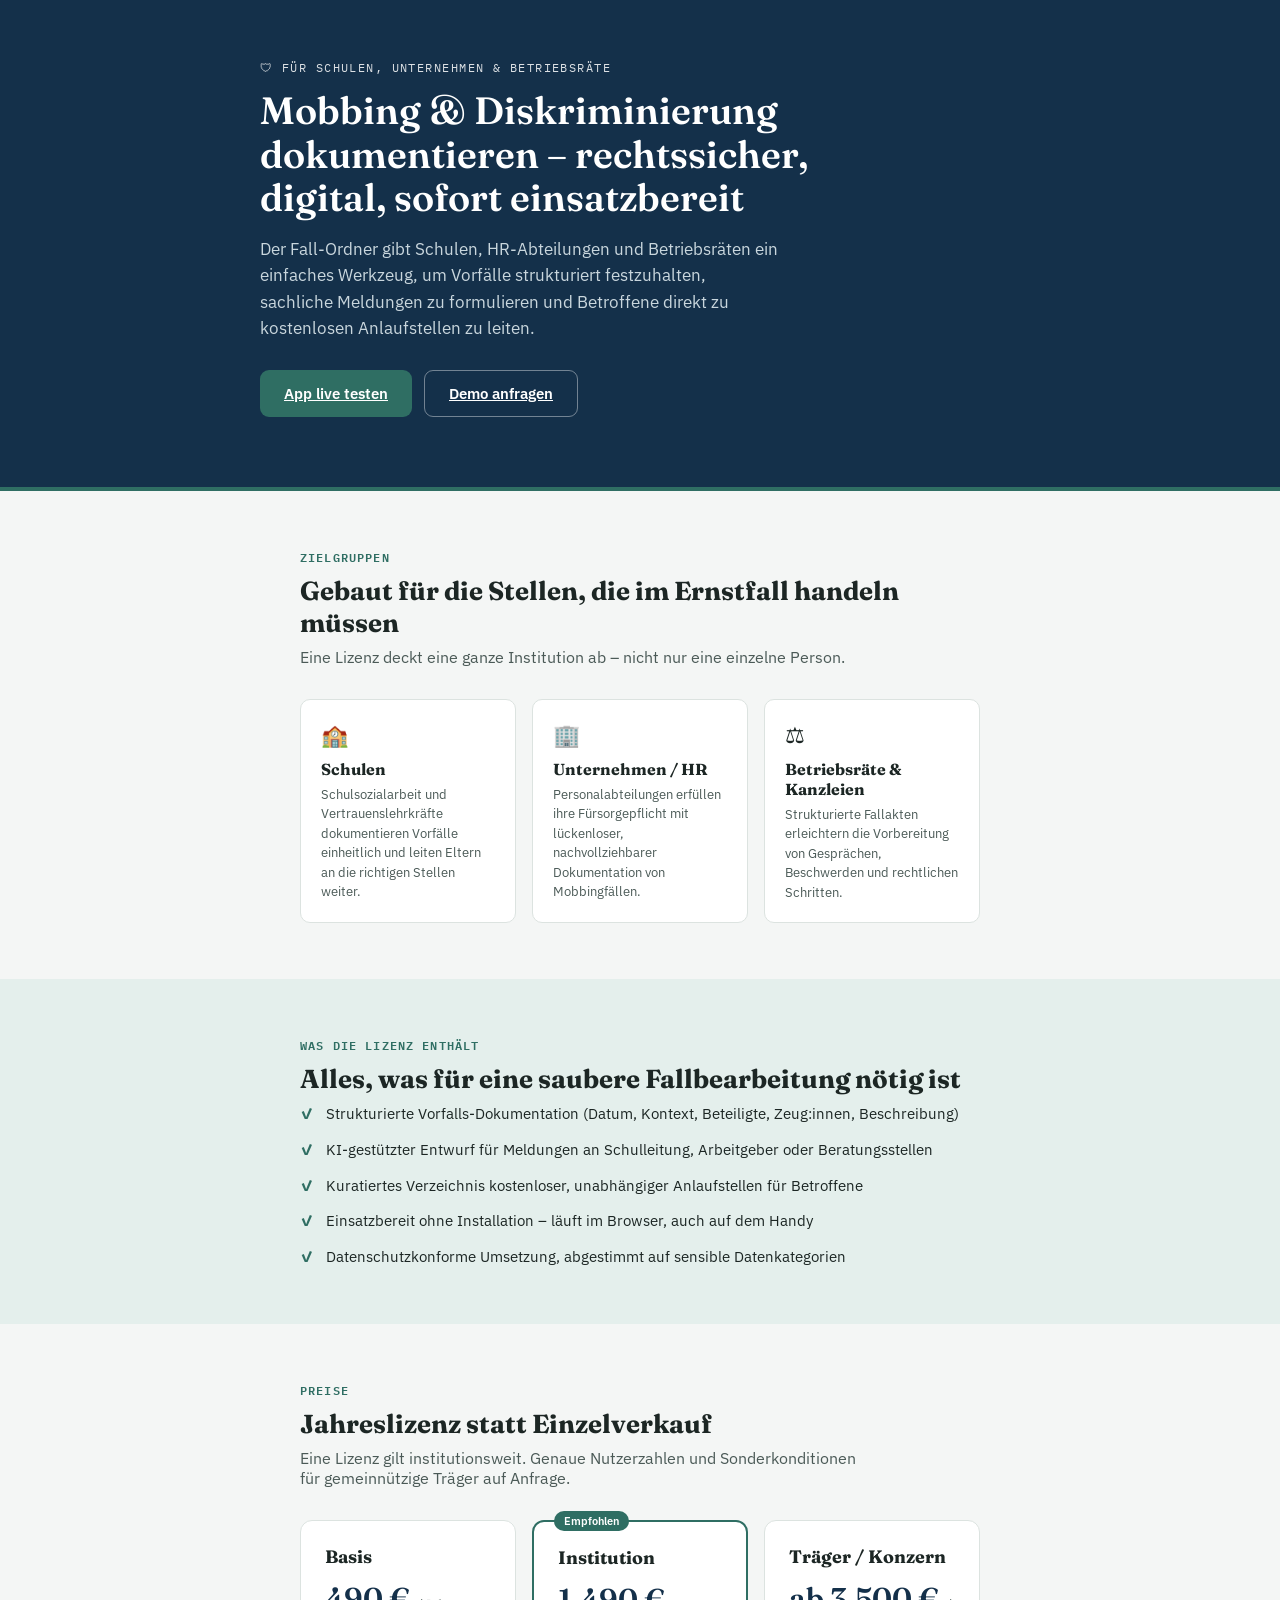
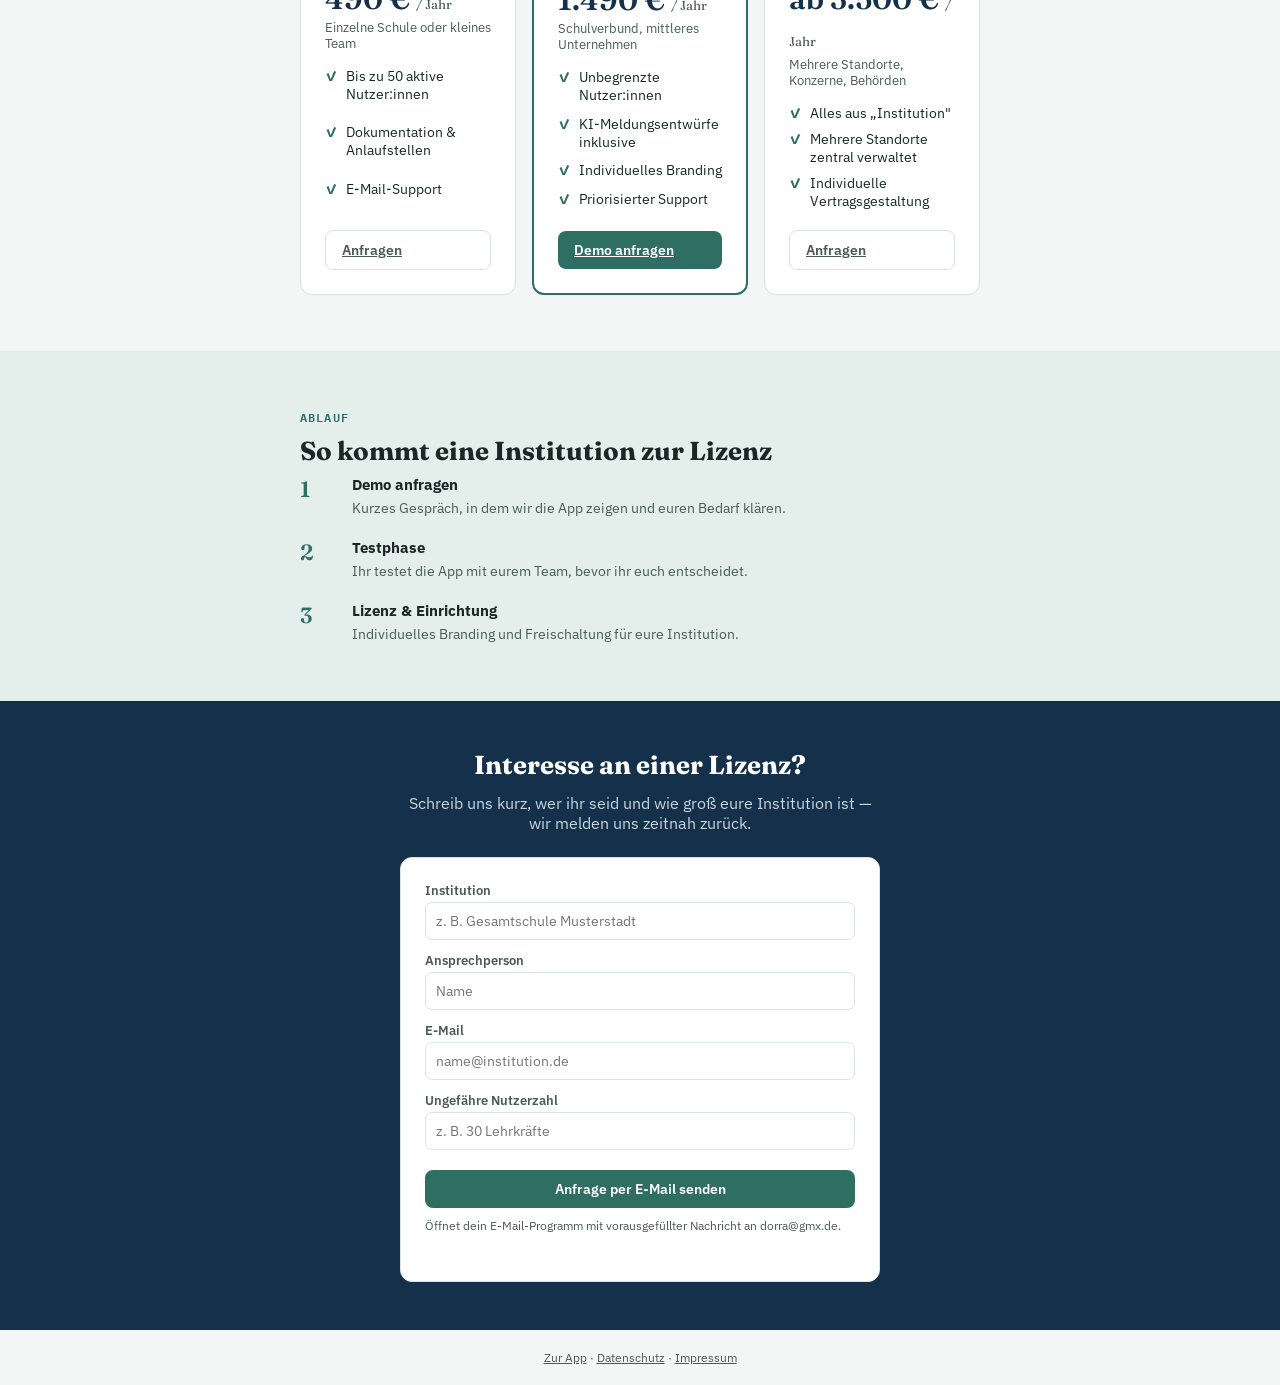
==== business.html @ 736e78ce "Erste Version hochgeladen" ====
<!DOCTYPE html>
<html lang="de">
<head>
<meta charset="UTF-8" />
<meta name="viewport" content="width=device-width, initial-scale=1.0" />
<title>Fall-Ordner für Schulen & Unternehmen – Mobbing- & Diskriminierungsprävention</title>
<meta name="description" content="Digitale Dokumentation, KI-gestützte Meldungen und Anlaufstellen gegen Mobbing – als Lizenz für Schulen, Unternehmen und Betriebsräte." />
<link rel="preconnect" href="https://fonts.googleapis.com">
<link href="https://fonts.googleapis.com/css2?family=Fraunces:opsz,wght@9..144,400;9..144,600;9..144,700&family=IBM+Plex+Sans:wght@400;500;600&family=IBM+Plex+Mono:wght@400;500&display=swap" rel="stylesheet">
<link rel="stylesheet" href="style.css" />
<style>
  .hero{background:var(--navy);color:#fff;padding:60px 0 70px;border-bottom:4px solid var(--teal);}
  .hero .wrap{max-width:800px;}
  .hero .eyebrow{display:flex;align-items:center;gap:8px;opacity:.85;font-size:12px;letter-spacing:.12em;text-transform:uppercase;margin-bottom:14px;font-family:'IBM Plex Mono',monospace;}
  .hero h1{font-family:'Fraunces',serif;font-weight:600;font-size:38px;line-height:1.15;margin:0 0 16px;max-width:600px;}
  .hero p.lead{font-size:16.5px;color:#C9D6DD;max-width:520px;margin:0 0 28px;line-height:1.6;}
  .hero-cta{display:flex;gap:12px;flex-wrap:wrap;}
  .btn-lg{padding:13px 24px;font-size:15px;border-radius:9px;}
  .btn-outline{background:transparent;color:#fff;border:1px solid rgba(255,255,255,.4);}

  .section{padding:56px 0;}
  .section.alt{background:var(--teal-light);}
  .section h2{font-family:'Fraunces',serif;font-size:26px;margin:0 0 8px;}
  .section .kicker{font-family:'IBM Plex Mono',monospace;font-size:11.5px;letter-spacing:.1em;text-transform:uppercase;color:var(--teal);font-weight:600;margin-bottom:8px;}
  .section .lead{color:var(--ink-soft);max-width:560px;margin:0 0 32px;}

  .audience-grid{display:grid;grid-template-columns:repeat(3,1fr);gap:16px;}
  .audience-card{background:#fff;border:1px solid var(--line);border-radius:10px;padding:20px;}
  .audience-card .icon{font-size:22px;margin-bottom:10px;display:block;}
  .audience-card h3{font-family:'Fraunces',serif;font-size:16px;margin:0 0 6px;}
  .audience-card p{font-size:13px;color:var(--ink-soft);margin:0;line-height:1.5;}

  .feature-list{list-style:none;padding:0;margin:0;display:grid;gap:14px;}
  .feature-list li{display:flex;gap:12px;font-size:14.5px;line-height:1.5;}
  .feature-list .check{color:var(--teal);font-weight:700;flex-shrink:0;}

  .pricing-grid{display:grid;grid-template-columns:repeat(3,1fr);gap:16px;}
  .plan{background:#fff;border:1px solid var(--line);border-radius:12px;padding:24px;display:flex;flex-direction:column;}
  .plan.featured{border:2px solid var(--teal);position:relative;}
  .plan.featured::before{content:"Empfohlen";position:absolute;top:-11px;left:20px;background:var(--teal);color:#fff;font-size:11px;font-weight:600;padding:3px 10px;border-radius:999px;}
  .plan h3{font-family:'Fraunces',serif;font-size:18px;margin:0 0 4px;}
  .plan .price{font-family:'Fraunces',serif;font-size:30px;font-weight:600;color:var(--navy);margin:8px 0 2px;}
  .plan .price small{font-size:13px;font-weight:400;color:var(--ink-soft);}
  .plan .for{font-size:12.5px;color:var(--ink-soft);margin-bottom:16px;}
  .plan ul{list-style:none;padding:0;margin:0 0 20px;font-size:13.5px;display:grid;gap:8px;flex:1;}
  .plan ul li{display:flex;gap:8px;}
  .plan ul li::before{content:"✓";color:var(--teal);font-weight:700;}

  .steps{counter-reset:step;display:grid;gap:20px;}
  .step{display:flex;gap:16px;}
  .step .num{font-family:'Fraunces',serif;font-size:22px;font-weight:600;color:var(--teal);width:36px;flex-shrink:0;}
  .step h4{margin:0 0 4px;font-size:15px;}
  .step p{margin:0;font-size:13.5px;color:var(--ink-soft);line-height:1.5;}

  .cta-band{background:var(--navy);color:#fff;text-align:center;padding:48px 20px;}
  .cta-band h2{font-family:'Fraunces',serif;font-size:26px;margin:0 0 12px;}
  .cta-band p{color:#C9D6DD;max-width:480px;margin:0 auto 24px;}

  .contact-form{background:#fff;border:1px solid var(--line);border-radius:12px;padding:24px;max-width:480px;margin:0 auto;text-align:left;}

  @media(max-width:760px){
    .audience-grid,.pricing-grid{grid-template-columns:1fr;}
    .hero h1{font-size:28px;}
  }
</style>
</head>
<body>

<header class="hero">
  <div class="wrap">
    <div class="eyebrow">🛡 Für Schulen, Unternehmen & Betriebsräte</div>
    <h1>Mobbing & Diskriminierung dokumentieren – rechtssicher, digital, sofort einsatzbereit</h1>
    <p class="lead">Der Fall-Ordner gibt Schulen, HR-Abteilungen und Betriebsräten ein einfaches Werkzeug, um Vorfälle strukturiert festzuhalten, sachliche Meldungen zu formulieren und Betroffene direkt zu kostenlosen Anlaufstellen zu leiten.</p>
    <div class="hero-cta">
      <a href="index.html" class="btn btn-primary btn-lg">App live testen</a>
      <a href="#kontakt" class="btn btn-outline btn-lg">Demo anfragen</a>
    </div>
  </div>
</header>

<section class="section">
  <div class="wrap">
    <div class="kicker">Zielgruppen</div>
    <h2>Gebaut für die Stellen, die im Ernstfall handeln müssen</h2>
    <p class="lead">Eine Lizenz deckt eine ganze Institution ab – nicht nur eine einzelne Person.</p>
    <div class="audience-grid">
      <div class="audience-card">
        <span class="icon">🏫</span>
        <h3>Schulen</h3>
        <p>Schulsozialarbeit und Vertrauenslehrkräfte dokumentieren Vorfälle einheitlich und leiten Eltern an die richtigen Stellen weiter.</p>
      </div>
      <div class="audience-card">
        <span class="icon">🏢</span>
        <h3>Unternehmen / HR</h3>
        <p>Personalabteilungen erfüllen ihre Fürsorgepflicht mit lückenloser, nachvollziehbarer Dokumentation von Mobbingfällen.</p>
      </div>
      <div class="audience-card">
        <span class="icon">⚖️</span>
        <h3>Betriebsräte & Kanzleien</h3>
        <p>Strukturierte Fallakten erleichtern die Vorbereitung von Gesprächen, Beschwerden und rechtlichen Schritten.</p>
      </div>
    </div>
  </div>
</section>

<section class="section alt">
  <div class="wrap">
    <div class="kicker">Was die Lizenz enthält</div>
    <h2>Alles, was für eine saubere Fallbearbeitung nötig ist</h2>
    <ul class="feature-list">
      <li><span class="check">✓</span> Strukturierte Vorfalls-Dokumentation (Datum, Kontext, Beteiligte, Zeug:innen, Beschreibung)</li>
      <li><span class="check">✓</span> KI-gestützter Entwurf für Meldungen an Schulleitung, Arbeitgeber oder Beratungsstellen</li>
      <li><span class="check">✓</span> Kuratiertes Verzeichnis kostenloser, unabhängiger Anlaufstellen für Betroffene</li>
      <li><span class="check">✓</span> Einsatzbereit ohne Installation – läuft im Browser, auch auf dem Handy</li>
      <li><span class="check">✓</span> Datenschutzkonforme Umsetzung, abgestimmt auf sensible Datenkategorien</li>
    </ul>
  </div>
</section>

<section class="section" id="preise">
  <div class="wrap">
    <div class="kicker">Preise</div>
    <h2>Jahreslizenz statt Einzelverkauf</h2>
    <p class="lead">Eine Lizenz gilt institutionsweit. Genaue Nutzerzahlen und Sonderkonditionen für gemeinnützige Träger auf Anfrage.</p>
    <div class="pricing-grid">
      <div class="plan">
        <h3>Basis</h3>
        <div class="price">490 € <small>/ Jahr</small></div>
        <div class="for">Einzelne Schule oder kleines Team</div>
        <ul>
          <li>Bis zu 50 aktive Nutzer:innen</li>
          <li>Dokumentation & Anlaufstellen</li>
          <li>E-Mail-Support</li>
        </ul>
        <a href="#kontakt" class="btn btn-ghost">Anfragen</a>
      </div>
      <div class="plan featured">
        <h3>Institution</h3>
        <div class="price">1.490 € <small>/ Jahr</small></div>
        <div class="for">Schulverbund, mittleres Unternehmen</div>
        <ul>
          <li>Unbegrenzte Nutzer:innen</li>
          <li>KI-Meldungsentwürfe inklusive</li>
          <li>Individuelles Branding</li>
          <li>Priorisierter Support</li>
        </ul>
        <a href="#kontakt" class="btn btn-primary">Demo anfragen</a>
      </div>
      <div class="plan">
        <h3>Träger / Konzern</h3>
        <div class="price">ab 3.500 € <small>/ Jahr</small></div>
        <div class="for">Mehrere Standorte, Konzerne, Behörden</div>
        <ul>
          <li>Alles aus „Institution"</li>
          <li>Mehrere Standorte zentral verwaltet</li>
          <li>Individuelle Vertragsgestaltung</li>
        </ul>
        <a href="#kontakt" class="btn btn-ghost">Anfragen</a>
      </div>
    </div>
  </div>
</section>

<section class="section alt">
  <div class="wrap">
    <div class="kicker">Ablauf</div>
    <h2>So kommt eine Institution zur Lizenz</h2>
    <div class="steps">
      <div class="step"><div class="num">1</div><div><h4>Demo anfragen</h4><p>Kurzes Gespräch, in dem wir die App zeigen und euren Bedarf klären.</p></div></div>
      <div class="step"><div class="num">2</div><div><h4>Testphase</h4><p>Ihr testet die App mit eurem Team, bevor ihr euch entscheidet.</p></div></div>
      <div class="step"><div class="num">3</div><div><h4>Lizenz & Einrichtung</h4><p>Individuelles Branding und Freischaltung für eure Institution.</p></div></div>
    </div>
  </div>
</section>

<section class="cta-band" id="kontakt">
  <h2>Interesse an einer Lizenz?</h2>
  <p>Schreib uns kurz, wer ihr seid und wie groß eure Institution ist — wir melden uns zeitnah zurück.</p>
  <div class="contact-form">
    <label>Institution
      <input type="text" id="c-institution" placeholder="z. B. Gesamtschule Musterstadt" />
    </label>
    <label>Ansprechperson
      <input type="text" id="c-name" placeholder="Name" />
    </label>
    <label>E-Mail
      <input type="email" id="c-email" placeholder="name@institution.de" />
    </label>
    <label>Ungefähre Nutzerzahl
      <input type="text" id="c-size" placeholder="z. B. 30 Lehrkräfte" />
    </label>
    <button id="c-submit" class="btn btn-primary" style="width:100%;justify-content:center;margin-top:8px;">Anfrage per E-Mail senden</button>
    <p style="font-size:11.5px;color:var(--ink-soft);margin-top:10px;">Öffnet dein E-Mail-Programm mit vorausgefüllter Nachricht an dorra@gmx.de.</p>
  </div>
</section>

<script>
document.getElementById("c-submit").addEventListener("click", () => {
  const institution = document.getElementById("c-institution").value || "-";
  const name = document.getElementById("c-name").value || "-";
  const email = document.getElementById("c-email").value || "-";
  const size = document.getElementById("c-size").value || "-";
  const body = `Institution: ${institution}\nAnsprechperson: ${name}\nE-Mail: ${email}\nUngefähre Nutzerzahl: ${size}`;
  const url = `mailto:dorra@gmx.de?subject=${encodeURIComponent("Lizenzanfrage Fall-Ordner")}&body=${encodeURIComponent(body)}`;
  window.location.href = url;
});
</script>

<footer class="wrap footer">
  <a href="index.html">Zur App</a> · <a href="datenschutz.html">Datenschutz</a> · <a href="impressum.html">Impressum</a>
</footer>

</body>
</html>
---- style.css ----
:root{
  --navy:#14304A; --teal:#2F6E63; --teal-light:#E4EFEC; --sand:#F4F6F5;
  --ink:#1C2624; --ink-soft:#4B5A57; --line:#DCE3E0; --gold:#B98A2E; --red:#B5453A;
}
*{box-sizing:border-box;}
body{margin:0;background:var(--sand);color:var(--ink);font-family:'IBM Plex Sans',system-ui,sans-serif;}
.wrap{max-width:720px;margin:0 auto;padding:0 20px;}
.mono{font-family:'IBM Plex Mono',monospace;}
.muted{color:var(--ink-soft);}

.app-header{background:var(--navy);color:#fff;padding:28px 0 24px;border-bottom:4px solid var(--teal);}
.app-header .wrap{padding:0 20px;}
.eyebrow{display:flex;align-items:center;gap:8px;opacity:.85;font-size:12px;letter-spacing:.12em;text-transform:uppercase;margin-bottom:8px;font-family:'IBM Plex Mono',monospace;}
.app-header h1{font-family:'Fraunces',serif;font-weight:600;font-size:30px;line-height:1.15;margin:0;}
.app-header p{margin:8px 0 0;color:#C9D6DD;font-size:14.5px;max-width:560px;}

.tabs{display:flex;gap:6px;padding:16px 20px 0;}
.tab{flex:1;padding:10px 8px;border-radius:10px 10px 0 0;border:1px solid var(--line);background:var(--teal-light);color:var(--ink-soft);font-weight:600;font-size:13.5px;position:relative;top:1px;cursor:pointer;font-family:inherit;}
.tab.active{background:#fff;color:var(--navy);border-bottom-color:#fff;}

.card{background:#fff;border:1px solid var(--line);border-radius:0 10px 10px 10px;padding:20px;margin-bottom:40px;}
h2{font-family:'Fraunces',serif;font-size:19px;margin:0 0 4px;}
h3{font-family:'Fraunces',serif;font-size:16px;margin:0;}
.hint{font-size:13px;color:var(--ink-soft);margin:0 0 16px;}

label{display:block;font-size:12.5px;font-weight:600;color:var(--ink-soft);margin-bottom:12px;}
input,select,textarea{display:block;width:100%;margin-top:4px;padding:9px 10px;border:1px solid var(--line);border-radius:7px;font-family:inherit;font-size:14px;background:#fff;}
textarea{resize:vertical;}
.grid2{display:grid;grid-template-columns:1fr 1fr;gap:12px;}

.btn{display:inline-flex;align-items:center;gap:8px;padding:10px 16px;border:none;border-radius:8px;font-weight:600;font-size:14px;cursor:pointer;font-family:inherit;}
.btn-primary{background:var(--teal);color:#fff;}
.btn-dark{background:var(--navy);color:#fff;}
.btn-ghost{background:none;border:1px solid var(--line);color:var(--ink-soft);}
.btn.small{padding:5px 10px;font-size:12.5px;}
.btn:disabled{background:#B9C4C1 !important;cursor:not-allowed;}

.divider{border-top:1px solid var(--line);margin-top:24px;padding-top:16px;}
.list-head{display:flex;justify-content:space-between;align-items:center;margin-bottom:10px;}
.entry-list{display:flex;flex-direction:column;gap:8px;}
.entry{border:1px solid var(--line);border-radius:8px;padding:10px 12px;}
.entry-top{display:flex;justify-content:space-between;align-items:center;cursor:pointer;}
.entry-left{display:flex;align-items:center;gap:10px;}
.entry-id{font-size:11px;color:var(--gold);font-weight:600;}
.entry-date{font-weight:600;font-size:13.5px;}
.badge{font-size:11.5px;background:var(--teal-light);color:var(--teal);padding:2px 8px;border-radius:999px;font-weight:600;}
.entry-detail{margin-top:10px;font-size:13px;color:var(--ink-soft);line-height:1.5;}
.entry-detail p{margin:0 0 4px;}
.del-btn{background:none;border:none;color:var(--red);cursor:pointer;padding:4px;}

.report-item{display:flex;align-items:flex-start;gap:10px;padding:8px 10px;border:1px solid var(--line);border-radius:8px;font-size:13px;margin-bottom:6px;cursor:pointer;}
.draft-box{margin-top:18px;}
.draft-box pre{white-space:pre-wrap;font-family:inherit;background:var(--teal-light);border:1px solid var(--line);border-radius:8px;padding:14px;font-size:13.5px;line-height:1.6;margin:0;}
.error{color:var(--red);font-size:13px;}

.settings{margin-top:20px;font-size:13px;}
.settings summary{cursor:pointer;font-weight:600;color:var(--ink-soft);}

.help-group{border:1px solid var(--line);border-radius:8px;overflow:hidden;margin-bottom:8px;}
.help-summary{width:100%;display:flex;justify-content:space-between;align-items:center;padding:12px 14px;background:#fff;border:none;text-align:left;cursor:pointer;font-family:inherit;}
.help-summary.open{background:var(--teal-light);}
.help-title{font-family:'Fraunces',serif;font-weight:600;font-size:14.5px;display:block;}
.help-intro{font-size:12px;color:var(--ink-soft);}
.help-items{padding:4px 14px 12px;display:none;flex-direction:column;gap:10px;}
.help-items.open{display:flex;}
.help-item-name{font-weight:600;font-size:13px;}
.help-item-detail{color:var(--ink-soft);font-size:12.5px;}
.help-item-link{color:var(--teal);font-size:12.5px;}

.footer{padding:20px;text-align:center;font-size:12px;color:var(--ink-soft);}
.footer a{color:var(--ink-soft);}

@media(max-width:480px){.grid2{grid-template-columns:1fr;}}
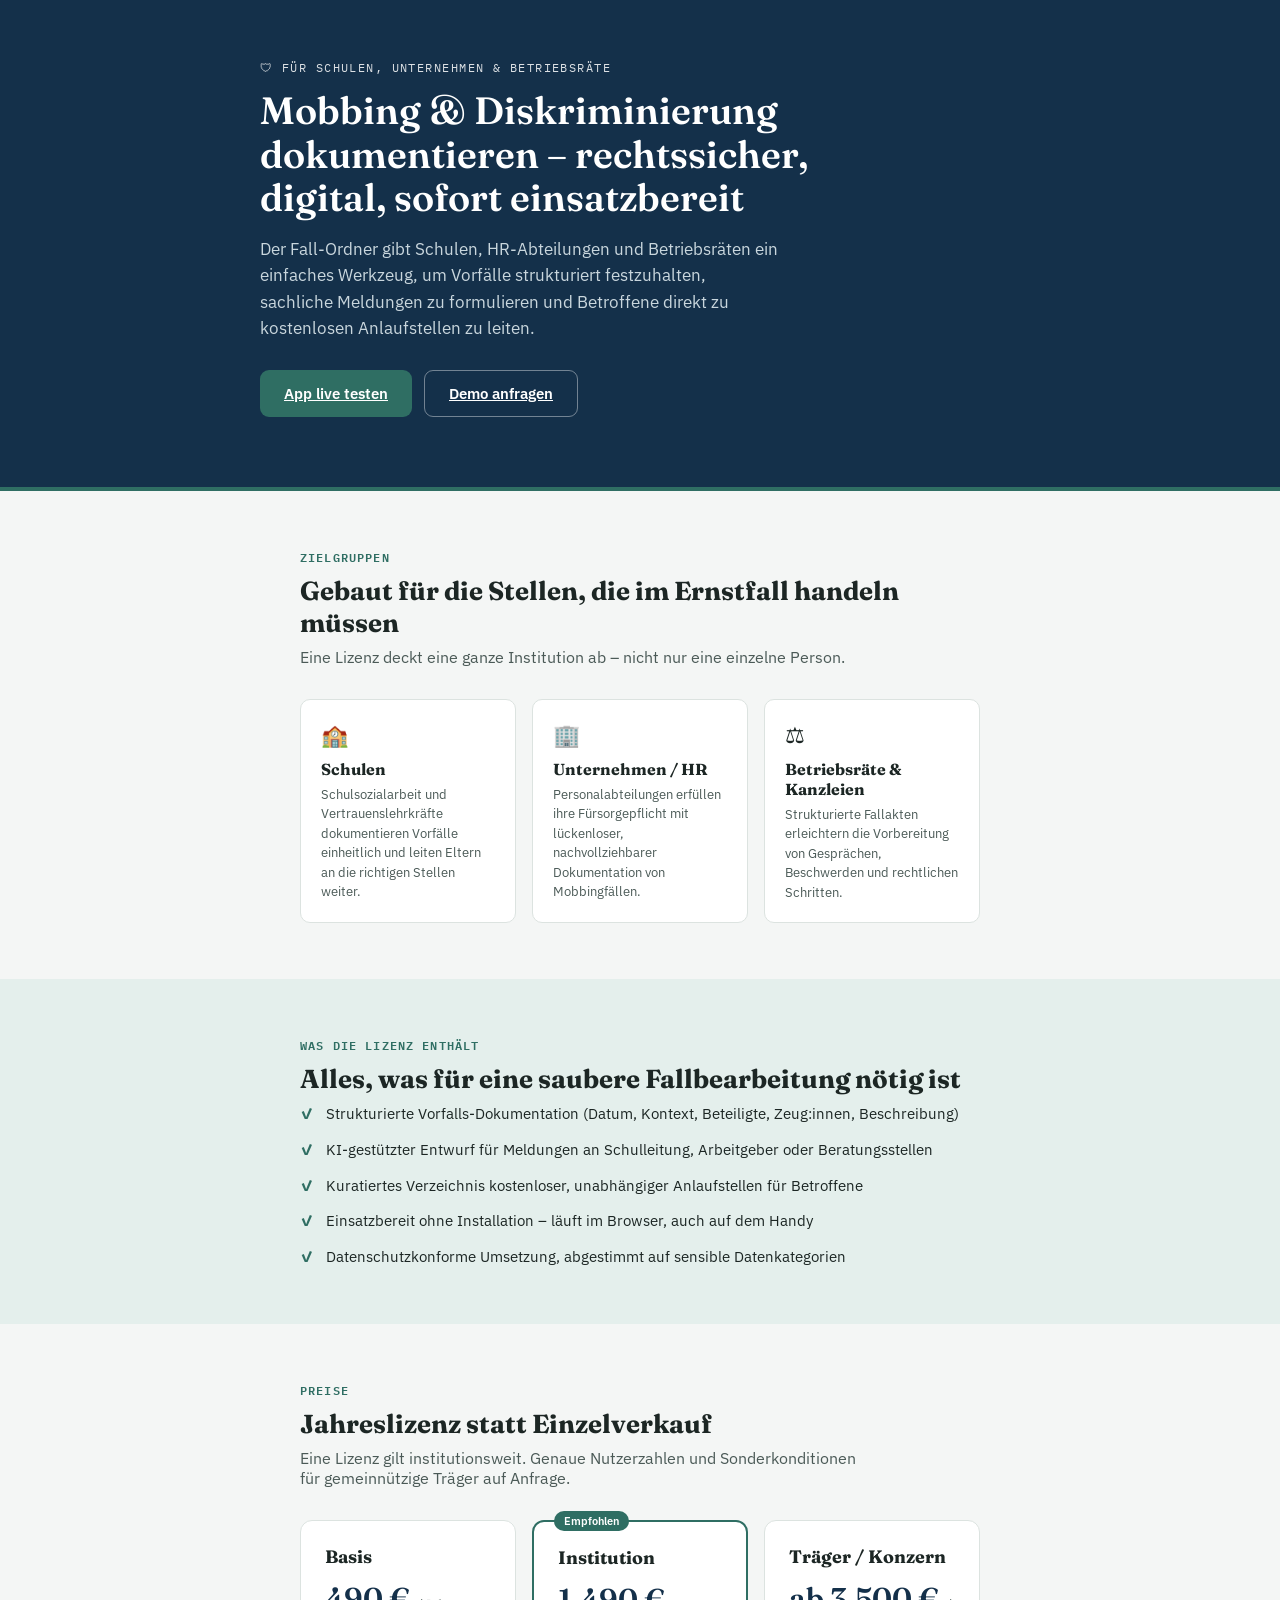
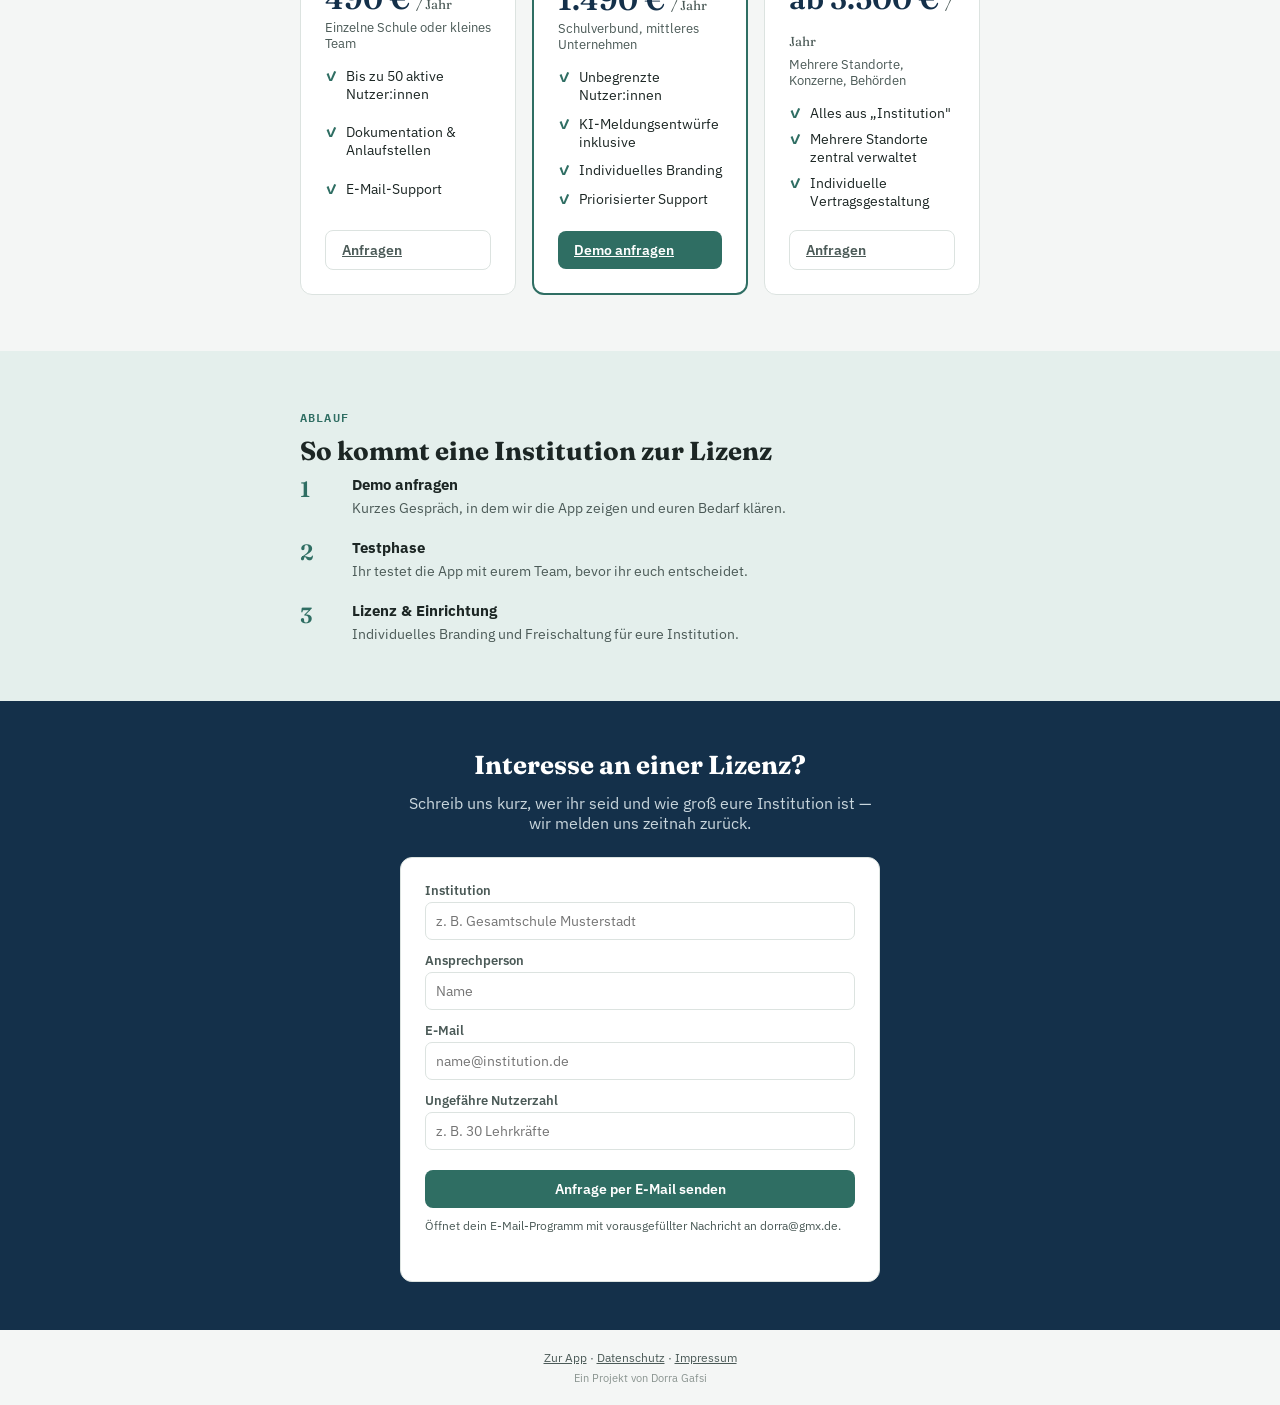
==== commit 027c2645: "mehr" ====
--- a/business.html
+++ b/business.html
@@ -4,7 +4,32 @@
 <meta charset="UTF-8" />
 <meta name="viewport" content="width=device-width, initial-scale=1.0" />
 <title>Fall-Ordner für Schulen & Unternehmen – Mobbing- & Diskriminierungsprävention</title>
-<meta name="description" content="Digitale Dokumentation, KI-gestützte Meldungen und Anlaufstellen gegen Mobbing – als Lizenz für Schulen, Unternehmen und Betriebsräte." />
+<meta name="description" content="Digitale Dokumentation, KI-gestützte Meldungen und Anlaufstellen gegen Mobbing – als Jahreslizenz für Schulen, Unternehmen und Betriebsräte." />
+<meta name="keywords" content="Mobbing Prävention Schule, Mobbing Software Unternehmen, Betriebsrat Mobbing Tool, Antidiskriminierung Schule, Compliance Mobbing" />
+<link rel="canonical" href="https://germangirlsthing.github.io/fall-ordner/business.html" />
+<meta name="robots" content="index, follow" />
+
+<meta property="og:type" content="website" />
+<meta property="og:title" content="Fall-Ordner für Schulen & Unternehmen" />
+<meta property="og:description" content="Mobbing- und Diskriminierungsprävention als Jahreslizenz — für Schulen, Unternehmen und Betriebsräte." />
+<meta property="og:url" content="https://germangirlsthing.github.io/fall-ordner/business.html" />
+<meta property="og:locale" content="de_DE" />
+<meta name="twitter:card" content="summary" />
+
+<script type="application/ld+json">
+{
+  "@context": "https://schema.org",
+  "@type": "Product",
+  "name": "Fall-Ordner Institutionslizenz",
+  "description": "Digitale Dokumentation, KI-gestützte Meldungen und Anlaufstellen gegen Mobbing für Schulen und Unternehmen.",
+  "offers": [
+    {"@type": "Offer", "name": "Basis", "price": "490", "priceCurrency": "EUR"},
+    {"@type": "Offer", "name": "Institution", "price": "1490", "priceCurrency": "EUR"},
+    {"@type": "Offer", "name": "Träger/Konzern", "price": "3500", "priceCurrency": "EUR"}
+  ]
+}
+</script>
+
 <link rel="preconnect" href="https://fonts.googleapis.com">
 <link href="https://fonts.googleapis.com/css2?family=Fraunces:opsz,wght@9..144,400;9..144,600;9..144,700&family=IBM+Plex+Sans:wght@400;500;600&family=IBM+Plex+Mono:wght@400;500&display=swap" rel="stylesheet">
 <link rel="stylesheet" href="style.css" />
@@ -208,6 +233,7 @@
 
 <footer class="wrap footer">
   <a href="index.html">Zur App</a> · <a href="datenschutz.html">Datenschutz</a> · <a href="impressum.html">Impressum</a>
+  <div class="credit">Ein Projekt von Dorra Gafsi</div>
 </footer>
 
 </body>
--- a/style.css
+++ b/style.css
@@ -4,9 +4,17 @@
 }
 *{box-sizing:border-box;}
 body{margin:0;background:var(--sand);color:var(--ink);font-family:'IBM Plex Sans',system-ui,sans-serif;}
+body.rtl{font-family:'Noto Sans Arabic','IBM Plex Sans',system-ui,sans-serif;}
+body.rtl .mono{direction:ltr;display:inline-block;}
 .wrap{max-width:720px;margin:0 auto;padding:0 20px;}
 .mono{font-family:'IBM Plex Mono',monospace;}
 .muted{color:var(--ink-soft);}
+
+.lang-switch{display:flex;justify-content:flex-end;align-items:center;gap:8px;margin-bottom:10px;font-size:12px;}
+.lang-switch label{color:#C9D6DD;margin:0;}
+.lang-switch select{width:auto;margin:0;padding:4px 8px;font-size:12.5px;border-radius:6px;border:1px solid rgba(255,255,255,.3);background:rgba(255,255,255,.08);color:#fff;}
+.lang-switch select option{color:#1C2624;}
+body.rtl .lang-switch{justify-content:flex-start;}
 
 .app-header{background:var(--navy);color:#fff;padding:28px 0 24px;border-bottom:4px solid var(--teal);}
 .app-header .wrap{padding:0 20px;}
@@ -69,5 +77,45 @@
 
 .footer{padding:20px;text-align:center;font-size:12px;color:var(--ink-soft);}
 .footer a{color:var(--ink-soft);}
+.footer .credit{margin-top:6px;font-size:11px;color:#8A9490;}
 
-@media(max-width:480px){.grid2{grid-template-columns:1fr;}}
+.upgrade-box{background:var(--teal-light);border:1px solid var(--teal);border-radius:10px;padding:16px;margin-bottom:16px;font-size:13.5px;}
+.upgrade-box p{margin:0 0 12px;}
+.license-row{display:flex;gap:8px;margin-top:10px;}
+.license-row input{margin:0;flex:1;}
+.license-row button{white-space:nowrap;}
+.pro-badge{display:inline-block;background:var(--gold);color:#fff;font-size:10.5px;font-weight:700;padding:2px 7px;border-radius:999px;margin-left:6px;vertical-align:middle;}
+
+.pattern-grid{display:grid;grid-template-columns:repeat(3,1fr);gap:10px;margin-bottom:16px;}
+.stat-box{background:var(--teal-light);border-radius:8px;padding:12px;text-align:center;}
+.stat-num{font-family:'Fraunces',serif;font-weight:600;font-size:15px;color:var(--navy);word-break:break-word;}
+.stat-label{font-size:11px;color:var(--ink-soft);margin-top:2px;}
+.pattern-chart{border:1px solid var(--line);border-radius:8px;padding:14px;display:flex;align-items:flex-end;gap:8px;overflow-x:auto;min-height:110px;position:relative;margin-bottom:14px;}
+.chart-label{position:absolute;top:8px;left:14px;font-size:10.5px;color:var(--ink-soft);text-transform:uppercase;letter-spacing:.06em;}
+.bar-col{display:flex;flex-direction:column;align-items:center;gap:4px;min-width:38px;margin-top:24px;}
+.bar{width:20px;background:var(--teal);border-radius:4px 4px 0 0;}
+.bar-label{font-size:9.5px;color:var(--ink-soft);white-space:nowrap;}
+.escalation-note{width:100%;margin:10px 0 0;font-size:12px;color:var(--gold);font-weight:600;}
+
+.escalation-badge{display:flex;align-items:center;gap:12px;border:1px solid var(--line);border-radius:8px;padding:12px 14px;margin-bottom:14px;font-size:13px;}
+.esc-dot{width:16px;height:16px;border-radius:50%;flex-shrink:0;}
+.esc-low{background:#4CAF6D;}
+.esc-medium{background:var(--gold);}
+.esc-high{background:var(--red);}
+.esc-desc{color:var(--ink-soft);font-size:12px;margin-top:2px;}
+
+.next-steps-box{background:var(--teal-light);border-radius:8px;padding:14px 16px;}
+.next-steps-box h4{margin:0 0 8px;font-size:13.5px;font-family:'Fraunces',serif;}
+.next-steps-box ul{margin:0;padding-left:18px;font-size:13px;line-height:1.7;color:var(--ink-soft);}
+
+.head-actions{display:flex;gap:6px;flex-wrap:wrap;}
+.share-box{background:#fff;border:1px solid var(--line);border-radius:8px;padding:14px;margin-bottom:14px;}
+.share-warning{color:var(--gold);font-size:12.5px;font-weight:600;margin:6px 0;}
+.share-link-row{display:flex;gap:8px;margin-top:8px;}
+.share-link-row input{margin:0;flex:1;font-size:11.5px;}
+.share-link-row button{white-space:nowrap;}
+
+.entry-photo{max-width:100%;border-radius:6px;margin-top:8px;border:1px solid var(--line);display:block;}
+.photo-meta{font-size:11px;color:var(--ink-soft);margin-top:4px;}
+
+@media(max-width:480px){.grid2{grid-template-columns:1fr;} .pattern-grid{grid-template-columns:1fr;}}
